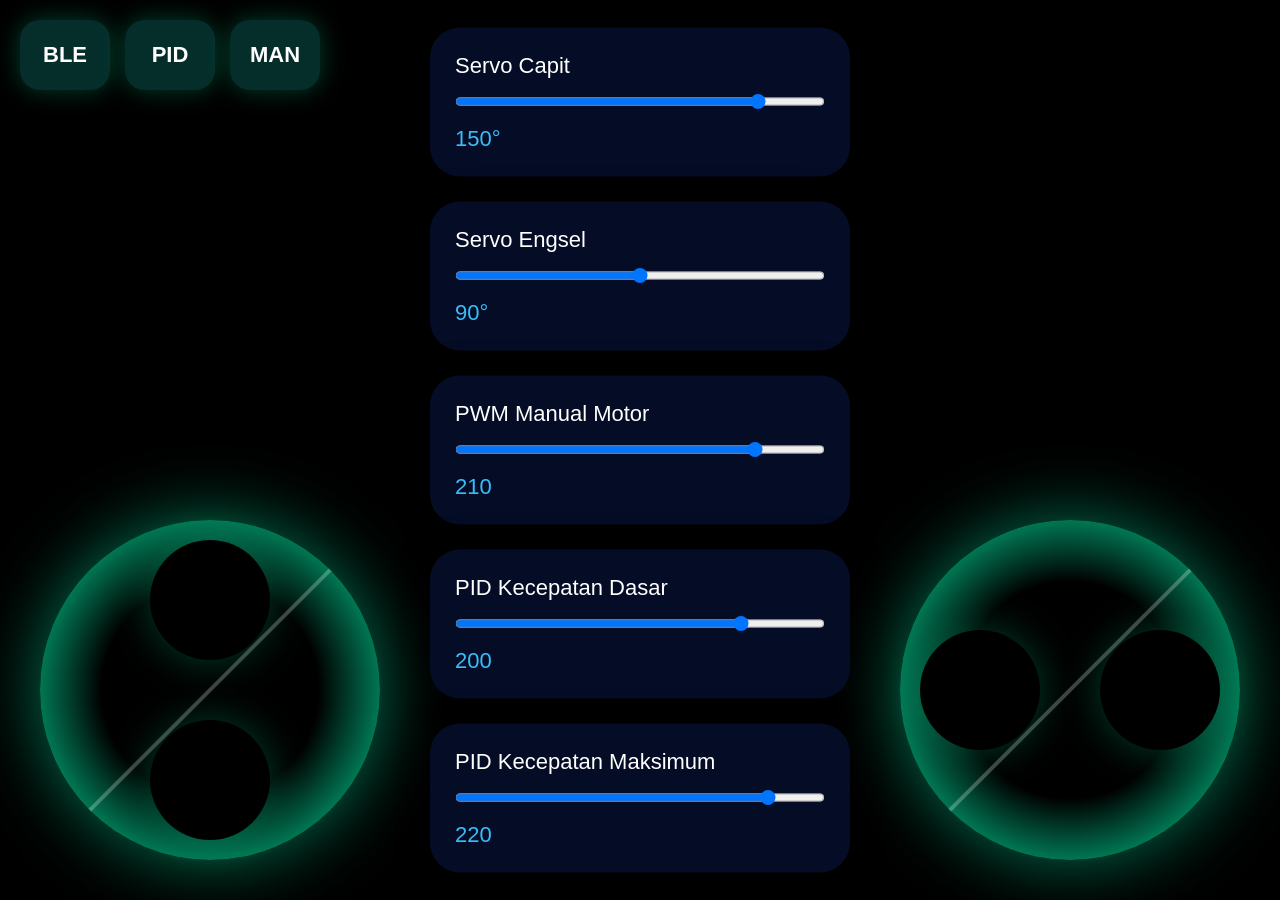
==== kontrol.html @ cf68952e "Add files via upload" ====
<!DOCTYPE html>
<html>

<head>
<meta charset="UTF-8">
<meta name="viewport"
content="width=device-width, initial-scale=1.0">

<title>ARFIYU GAMEPAD</title>

<style>

*{
    margin:0;
    padding:0;
    box-sizing:border-box;
    font-family:'Segoe UI',sans-serif;
}

body{

    width:100vw;
    height:100vh;

    overflow:hidden;

    background:#000;

    color:white;
}

/* =========================
SLIDER AREA
========================= */

.slider-box{

    position:absolute;

    top:50%;
    left:50%;

    transform:translate(-50%,-50%);

    width:420px;

    display:flex;
    flex-direction:column;

    gap:25px;

    z-index:10;
}

.slider-card{

    background:#050d26;

    padding:25px;

    border-radius:30px;

    box-shadow:
    0 0 30px rgba(0,0,0,.5);
}

.slider-title{

    font-size:22px;

    margin-bottom:15px;
}

.slider{

    width:100%;
}

.value{

    margin-top:12px;

    color:#38bdf8;

    font-size:22px;
}

/* =========================
GAMEPAD
========================= */

.gamepad{

    position:absolute;

    width:340px;
    height:340px;

    border-radius:50%;

    background:
    radial-gradient(circle,
    #000 45%,
    #00ffb3 100%);

    box-shadow:
    0 0 70px rgba(0,255,180,.45);
}

/* LEFT */

.left-pad{

    left:40px;
    bottom:40px;
}

/* RIGHT */

.right-pad{

    right:40px;
    bottom:40px;
}

/* =========================
GARIS
========================= */

.diagonal{

    position:absolute;

    width:4px;
    height:100%;

    background:rgba(255,255,255,.25);

    left:50%;

    transform:
    translateX(-50%)
    rotate(45deg);
}

/* =========================
BUTTON
========================= */

.move-btn{

    position:absolute;

    width:120px;
    height:120px;

    border:none;

    border-radius:50%;

    background:#000;

    color:white;

    font-size:55px;

    cursor:pointer;

    box-shadow:
    0 0 40px rgba(0,255,180,.25);

    transition:0.1s;
}

/* TANPA GOYANG */

.move-btn:active{

    background:#111;

    box-shadow:
    0 0 60px rgba(0,255,180,.7);
}

/* =========================
POSISI TOMBOL
========================= */

/* LEFT PAD */

.up{

    top:20px;
    left:50%;

    transform:translateX(-50%);
}

.down{

    bottom:20px;
    left:50%;

    transform:translateX(-50%);
}

/* RIGHT PAD */

.left{

    left:20px;
    top:50%;

    transform:translateY(-50%);
}

.right{

    right:20px;
    top:50%;

    transform:translateY(-50%);
}

/* =========================
TOP BUTTON
========================= */

.topbar{

    position:absolute;

    top:20px;
    left:20px;

    display:flex;

    gap:15px;

    z-index:10;
}

.top-btn{

    width:90px;
    height:70px;

    border:none;

    border-radius:20px;

    background:#052e2b;

    color:white;

    font-size:22px;

    font-weight:bold;

    box-shadow:
    0 0 25px rgba(0,255,180,.25);
}

.top-btn:active{

    background:#064e3b;
}
@media (max-width: 768px){

    .slider-box{

        width:90%;
        top:45%;

        gap:15px;
    }

    .slider-card{

        padding:15px;
        border-radius:20px;
    }

    .slider-title{

        font-size:16px;
    }

    .value{

        font-size:18px;
    }

    .gamepad{

        width:170px;
        height:170px;
    }

    .move-btn{

        width:60px;
        height:60px;

        font-size:30px;
    }

    .left-pad{

        left:10px;
        bottom:10px;
    }

    .right-pad{

        right:10px;
        bottom:10px;
    }

    .top-btn{

        width:70px;
        height:50px;

        font-size:16px;
    }

    .up{

        top:10px;
    }

    .down{

        bottom:10px;
    }

    .left{

        left:10px;
    }

    .right{

        right:10px;
    }
}

</style>
</head>

<body>

<!-- =========================
TOP BAR
========================= -->

<div class="topbar">

    <button class="top-btn"
    onclick="connectBLE()">

    BLE

    </button>

    <button class="top-btn"
    onpointerdown="sendData('P')">

    PID

    </button>

    <button class="top-btn"
    onpointerdown="sendData('M')">

    MAN

    </button>

</div>

<!-- =========================
LEFT GAMEPAD
========================= -->

<div class="gamepad left-pad">

    <div class="diagonal"></div>

    <button class="move-btn up"

    onpointerdown="startSend('W')"
    onpointerup="stopSend()"
    onpointerleave="stopSend()">

    </button>

    <button class="move-btn down"

    onpointerdown="startSend('S')"
    onpointerup="stopSend()"
    onpointerleave="stopSend()">

    </button>

</div>

<!-- =========================
RIGHT GAMEPAD
========================= -->

<div class="gamepad right-pad">

    <div class="diagonal"></div>

    <button class="move-btn left"

    onpointerdown="startSend('A')"
    onpointerup="stopSend()"
    onpointerleave="stopSend()">

    </button>

    <button class="move-btn right"

    onpointerdown="startSend('D')"
    onpointerup="stopSend()"
    onpointerleave="stopSend()">

    </button>

</div>

<!-- =========================
SLIDER
========================= -->

<div class="slider-box">

    <div class="slider-card">

        <div class="slider-title">
        Servo Capit
        </div>

        <input
        type="range"
        min="0"
        max="180"
        value="150"
        class="slider"
        id="slider1">

        <div class="value"
        id="value1">

        150°

        </div>

    </div>

    <div class="slider-card">

        <div class="slider-title">
        Servo Engsel
        </div>

        <input
        type="range"
        min="0"
        max="180"
        value="90"
        class="slider"
        id="slider2">

        <div class="value"
        id="value2">

        90°

        </div>

    </div>

    <!-- =========================
PWM MANUAL
========================= -->

<div class="slider-card">

    <div class="slider-title">
    PWM Manual Motor
    </div>

    <input
    type="range"
    min="0"
    max="255"
    value="210"
    class="slider"
    id="sliderPWM">

    <div class="value"
    id="valuePWM">

    210

    </div>

</div>

<!-- =========================
PID DASAR
========================= -->

<div class="slider-card">

    <div class="slider-title">
    PID Kecepatan Dasar
    </div>

    <input
    type="range"
    min="0"
    max="255"
    value="200"
    class="slider"
    id="sliderBase">

    <div class="value"
    id="valueBase">

    200

    </div>

</div>

<!-- =========================
PID MAX
========================= -->

<div class="slider-card">

    <div class="slider-title">
    PID Kecepatan Maksimum
    </div>

    <input
    type="range"
    min="0"
    max="255"
    value="220"
    class="slider"
    id="sliderMax">

    <div class="value"
    id="valueMax">

    220

    </div>

</div>

</div>

<script>

let characteristic;

const serviceUUID =
"12345678-1234-1234-1234-1234567890ab";

const characteristicUUID =
"abcdefab-1234-5678-1234-abcdefabcdef";

/* =========================
BLE CONNECT
========================= */

async function connectBLE(){

    try{

        const device =
        await navigator.bluetooth.requestDevice({

            acceptAllDevices:true,
            optionalServices:[serviceUUID]

        });

        const server =
        await device.gatt.connect();

        const service =
        await server.getPrimaryService(
            serviceUUID
        );

        characteristic =
        await service.getCharacteristic(
            characteristicUUID
        );

        alert("BLE Connected");

    }

    catch(err){

        alert(err);
    }
}

/* =========================
SEND DATA
========================= */

async function sendData(data){

    if(!characteristic) return;

    try{

        await characteristic
        .writeValueWithoutResponse(

            new TextEncoder().encode(data)

        );

    }

    catch(err){

        console.log(err);
    }
}

/* =========================
HOLD BUTTON
========================= */

let controlInterval = null;

function startSend(cmd){

    stopSend();

    sendData(cmd);

    controlInterval =
    setInterval(()=>{

        sendData(cmd);

    },30);
}

function stopSend(){

    if(controlInterval){

        clearInterval(controlInterval);

        controlInterval = null;
    }

    sendData("X");
}

/* =========================
SERVO
========================= */

slider1.oninput = ()=>{

    value1.innerHTML =
    slider1.value + "°";

    sendData(
        "V" + slider1.value
    );
};

slider2.oninput = ()=>{

    value2.innerHTML =
    slider2.value + "°";

    sendData(
        "U" + slider2.value
    );
};

/* =========================
PWM MANUAL
========================= */

sliderPWM.oninput = ()=>{

    valuePWM.innerHTML =
    sliderPWM.value;

    sendData(
        "K" + sliderPWM.value
    );
};

/* =========================
PID BASE
========================= */

sliderBase.oninput = ()=>{

    valueBase.innerHTML =
    sliderBase.value;

    sendData(
        "B" + sliderBase.value
    );
};

/* =========================
PID MAX
========================= */

sliderMax.oninput = ()=>{

    valueMax.innerHTML =
    sliderMax.value;

    sendData(
        "L" + sliderMax.value
    );
};
</script>

</body>
</html>
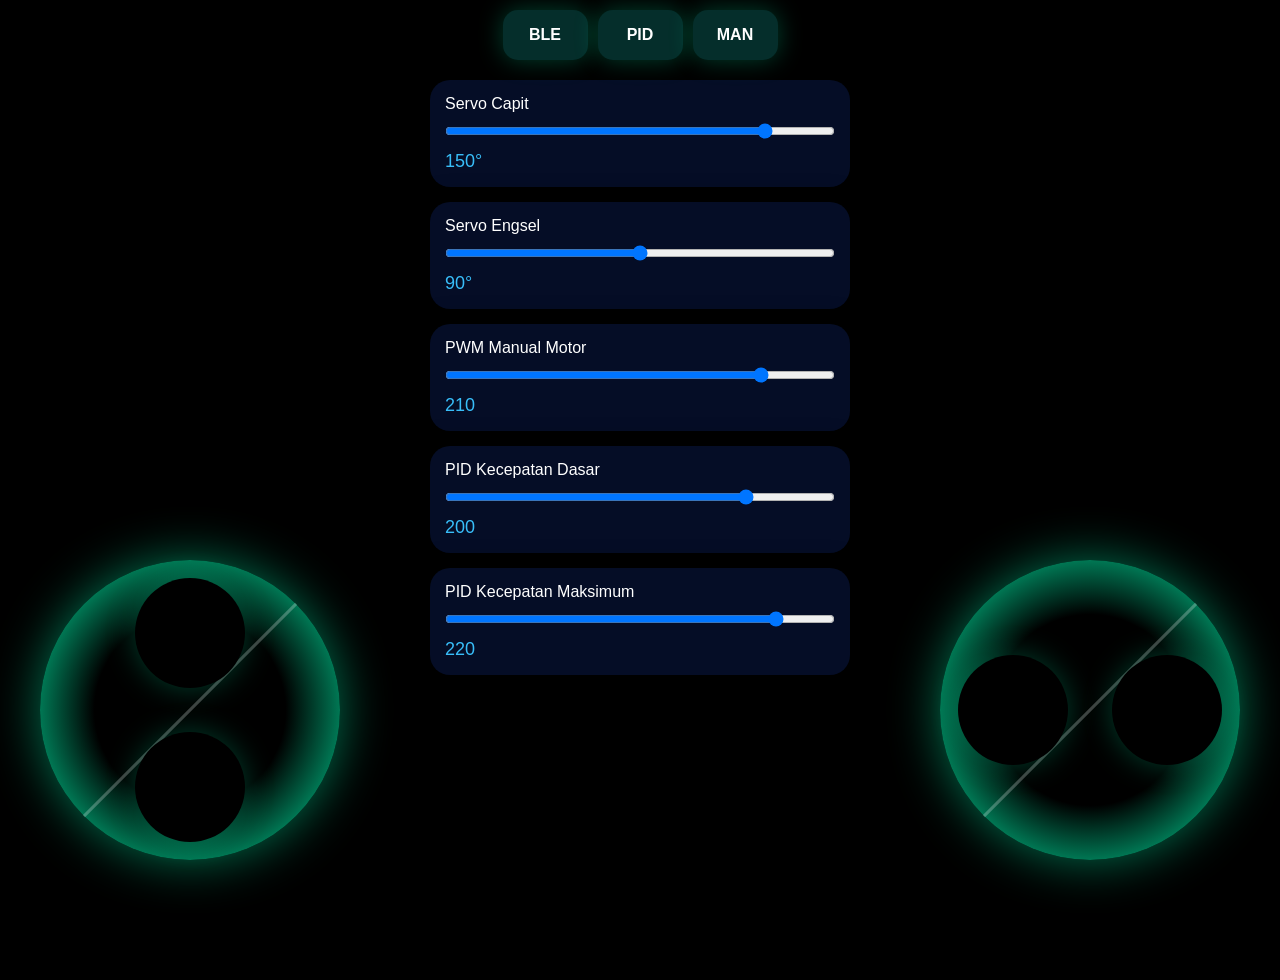
==== commit 40e24743: "Add files via upload" ====
--- a/kontrol.html
+++ b/kontrol.html
@@ -3,6 +3,7 @@
 
 <head>
 <meta charset="UTF-8">
+
 <meta name="viewport"
 content="width=device-width, initial-scale=1.0">
 
@@ -19,10 +20,10 @@
 
 body{
 
-    width:100vw;
-    height:100vh;
-
-    overflow:hidden;
+    min-height:100vh;
+
+    overflow-x:hidden;
+    overflow-y:auto;
 
     background:#000;
 
@@ -30,45 +31,92 @@
 }
 
 /* =========================
+TOP BAR
+========================= */
+
+.topbar{
+
+    position:fixed;
+
+    top:10px;
+    left:50%;
+
+    transform:translateX(-50%);
+
+    width:95%;
+
+    display:flex;
+
+    justify-content:center;
+
+    gap:10px;
+
+    z-index:100;
+}
+
+.top-btn{
+
+    width:85px;
+    height:50px;
+
+    border:none;
+
+    border-radius:15px;
+
+    background:#052e2b;
+
+    color:white;
+
+    font-size:16px;
+
+    font-weight:bold;
+
+    box-shadow:
+    0 0 25px rgba(0,255,180,.25);
+}
+
+.top-btn:active{
+
+    background:#064e3b;
+}
+
+/* =========================
 SLIDER AREA
 ========================= */
 
 .slider-box{
 
-    position:absolute;
-
-    top:50%;
-    left:50%;
-
-    transform:translate(-50%,-50%);
-
-    width:420px;
+    width:95%;
+
+    margin:auto;
+
+    margin-top:80px;
+
+    padding-bottom:240px;
 
     display:flex;
     flex-direction:column;
 
-    gap:25px;
-
-    z-index:10;
+    gap:15px;
 }
 
 .slider-card{
 
     background:#050d26;
 
-    padding:25px;
-
-    border-radius:30px;
+    padding:15px;
+
+    border-radius:20px;
 
     box-shadow:
-    0 0 30px rgba(0,0,0,.5);
+    0 0 25px rgba(0,0,0,.5);
 }
 
 .slider-title{
 
-    font-size:22px;
-
-    margin-bottom:15px;
+    font-size:16px;
+
+    margin-bottom:10px;
 }
 
 .slider{
@@ -78,11 +126,11 @@
 
 .value{
 
-    margin-top:12px;
+    margin-top:8px;
 
     color:#38bdf8;
 
-    font-size:22px;
+    font-size:18px;
 }
 
 /* =========================
@@ -91,10 +139,10 @@
 
 .gamepad{
 
-    position:absolute;
-
-    width:340px;
-    height:340px;
+    position:fixed;
+
+    width:150px;
+    height:150px;
 
     border-radius:50%;
 
@@ -104,23 +152,25 @@
     #00ffb3 100%);
 
     box-shadow:
-    0 0 70px rgba(0,255,180,.45);
+    0 0 50px rgba(0,255,180,.45);
+
+    z-index:50;
 }
 
 /* LEFT */
 
 .left-pad{
 
-    left:40px;
-    bottom:40px;
+    left:10px;
+    bottom:10px;
 }
 
 /* RIGHT */
 
 .right-pad{
 
-    right:40px;
-    bottom:40px;
+    right:10px;
+    bottom:10px;
 }
 
 /* =========================
@@ -131,7 +181,7 @@
 
     position:absolute;
 
-    width:4px;
+    width:3px;
     height:100%;
 
     background:rgba(255,255,255,.25);
@@ -151,8 +201,8 @@
 
     position:absolute;
 
-    width:120px;
-    height:120px;
+    width:55px;
+    height:55px;
 
     border:none;
 
@@ -162,35 +212,31 @@
 
     color:white;
 
-    font-size:55px;
+    font-size:24px;
 
     cursor:pointer;
 
     box-shadow:
-    0 0 40px rgba(0,255,180,.25);
+    0 0 30px rgba(0,255,180,.25);
 
     transition:0.1s;
 }
 
-/* TANPA GOYANG */
-
 .move-btn:active{
 
     background:#111;
 
     box-shadow:
-    0 0 60px rgba(0,255,180,.7);
+    0 0 50px rgba(0,255,180,.7);
 }
 
 /* =========================
 POSISI TOMBOL
 ========================= */
 
-/* LEFT PAD */
-
 .up{
 
-    top:20px;
+    top:8px;
     left:50%;
 
     transform:translateX(-50%);
@@ -198,17 +244,15 @@
 
 .down{
 
-    bottom:20px;
+    bottom:8px;
     left:50%;
 
     transform:translateX(-50%);
 }
 
-/* RIGHT PAD */
-
 .left{
 
-    left:20px;
+    left:8px;
     top:50%;
 
     transform:translateY(-50%);
@@ -216,134 +260,68 @@
 
 .right{
 
-    right:20px;
+    right:8px;
     top:50%;
 
     transform:translateY(-50%);
 }
 
 /* =========================
-TOP BUTTON
-========================= */
-
-.topbar{
-
-    position:absolute;
-
-    top:20px;
-    left:20px;
-
-    display:flex;
-
-    gap:15px;
-
-    z-index:10;
-}
-
-.top-btn{
-
-    width:90px;
-    height:70px;
-
-    border:none;
-
-    border-radius:20px;
-
-    background:#052e2b;
-
-    color:white;
-
-    font-size:22px;
-
-    font-weight:bold;
-
-    box-shadow:
-    0 0 25px rgba(0,255,180,.25);
-}
-
-.top-btn:active{
-
-    background:#064e3b;
-}
-@media (max-width: 768px){
-
-    .slider-box{
-
-        width:90%;
-        top:45%;
-
-        gap:15px;
-    }
-
-    .slider-card{
-
-        padding:15px;
-        border-radius:20px;
-    }
-
-    .slider-title{
-
-        font-size:16px;
-    }
-
-    .value{
-
-        font-size:18px;
-    }
-
-    .gamepad{
-
-        width:170px;
-        height:170px;
-    }
-
-    .move-btn{
-
-        width:60px;
-        height:60px;
-
-        font-size:30px;
-    }
-
-    .left-pad{
-
-        left:10px;
-        bottom:10px;
-    }
-
-    .right-pad{
-
-        right:10px;
-        bottom:10px;
-    }
-
-    .top-btn{
-
-        width:70px;
-        height:50px;
-
-        font-size:16px;
-    }
-
-    .up{
-
-        top:10px;
-    }
-
-    .down{
-
-        bottom:10px;
-    }
-
-    .left{
-
-        left:10px;
-    }
-
-    .right{
-
-        right:10px;
-    }
+DESKTOP
+========================= */
+
+@media (min-width:769px){
+
+  .slider-box{
+
+      width:420px;
+  }
+
+  .gamepad{
+
+      width:300px;
+      height:300px;
+  }
+
+  .move-btn{
+
+      width:110px;
+      height:110px;
+
+      font-size:45px;
+  }
+
+  .left-pad{
+
+      left:40px;
+      bottom:40px;
+  }
+
+  .right-pad{
+
+      right:40px;
+      bottom:40px;
+  }
+
+  .up{
+
+      top:18px;
+  }
+
+  .down{
+
+      bottom:18px;
+  }
+
+  .left{
+
+      left:18px;
+  }
+
+  .right{
+
+      right:18px;
+  }
 }
 
 </style>
@@ -437,6 +415,8 @@
 ========================= -->
 
 <div class="slider-box">
+
+    <!-- SERVO 1 -->
 
     <div class="slider-card">
 
@@ -461,6 +441,8 @@
 
     </div>
 
+    <!-- SERVO 2 -->
+
     <div class="slider-card">
 
         <div class="slider-title">
@@ -484,86 +466,80 @@
 
     </div>
 
-    <!-- =========================
-PWM MANUAL
-========================= -->
-
-<div class="slider-card">
-
-    <div class="slider-title">
-    PWM Manual Motor
+    <!-- PWM -->
+
+    <div class="slider-card">
+
+        <div class="slider-title">
+        PWM Manual Motor
+        </div>
+
+        <input
+        type="range"
+        min="0"
+        max="255"
+        value="210"
+        class="slider"
+        id="sliderPWM">
+
+        <div class="value"
+        id="valuePWM">
+
+        210
+
+        </div>
+
     </div>
 
-    <input
-    type="range"
-    min="0"
-    max="255"
-    value="210"
-    class="slider"
-    id="sliderPWM">
-
-    <div class="value"
-    id="valuePWM">
-
-    210
+    <!-- PID BASE -->
+
+    <div class="slider-card">
+
+        <div class="slider-title">
+        PID Kecepatan Dasar
+        </div>
+
+        <input
+        type="range"
+        min="0"
+        max="255"
+        value="200"
+        class="slider"
+        id="sliderBase">
+
+        <div class="value"
+        id="valueBase">
+
+        200
+
+        </div>
 
     </div>
 
-</div>
-
-<!-- =========================
-PID DASAR
-========================= -->
-
-<div class="slider-card">
-
-    <div class="slider-title">
-    PID Kecepatan Dasar
+    <!-- PID MAX -->
+
+    <div class="slider-card">
+
+        <div class="slider-title">
+        PID Kecepatan Maksimum
+        </div>
+
+        <input
+        type="range"
+        min="0"
+        max="255"
+        value="220"
+        class="slider"
+        id="sliderMax">
+
+        <div class="value"
+        id="valueMax">
+
+        220
+
+        </div>
+
     </div>
-
-    <input
-    type="range"
-    min="0"
-    max="255"
-    value="200"
-    class="slider"
-    id="sliderBase">
-
-    <div class="value"
-    id="valueBase">
-
-    200
-
-    </div>
-
-</div>
-
-<!-- =========================
-PID MAX
-========================= -->
-
-<div class="slider-card">
-
-    <div class="slider-title">
-    PID Kecepatan Maksimum
-    </div>
-
-    <input
-    type="range"
-    min="0"
-    max="255"
-    value="220"
-    class="slider"
-    id="sliderMax">
-
-    <div class="value"
-    id="valueMax">
-
-    220
-
-    </div>
-
-</div>
 
 </div>
 
@@ -738,6 +714,7 @@
         "L" + sliderMax.value
     );
 };
+
 </script>
 
 </body>
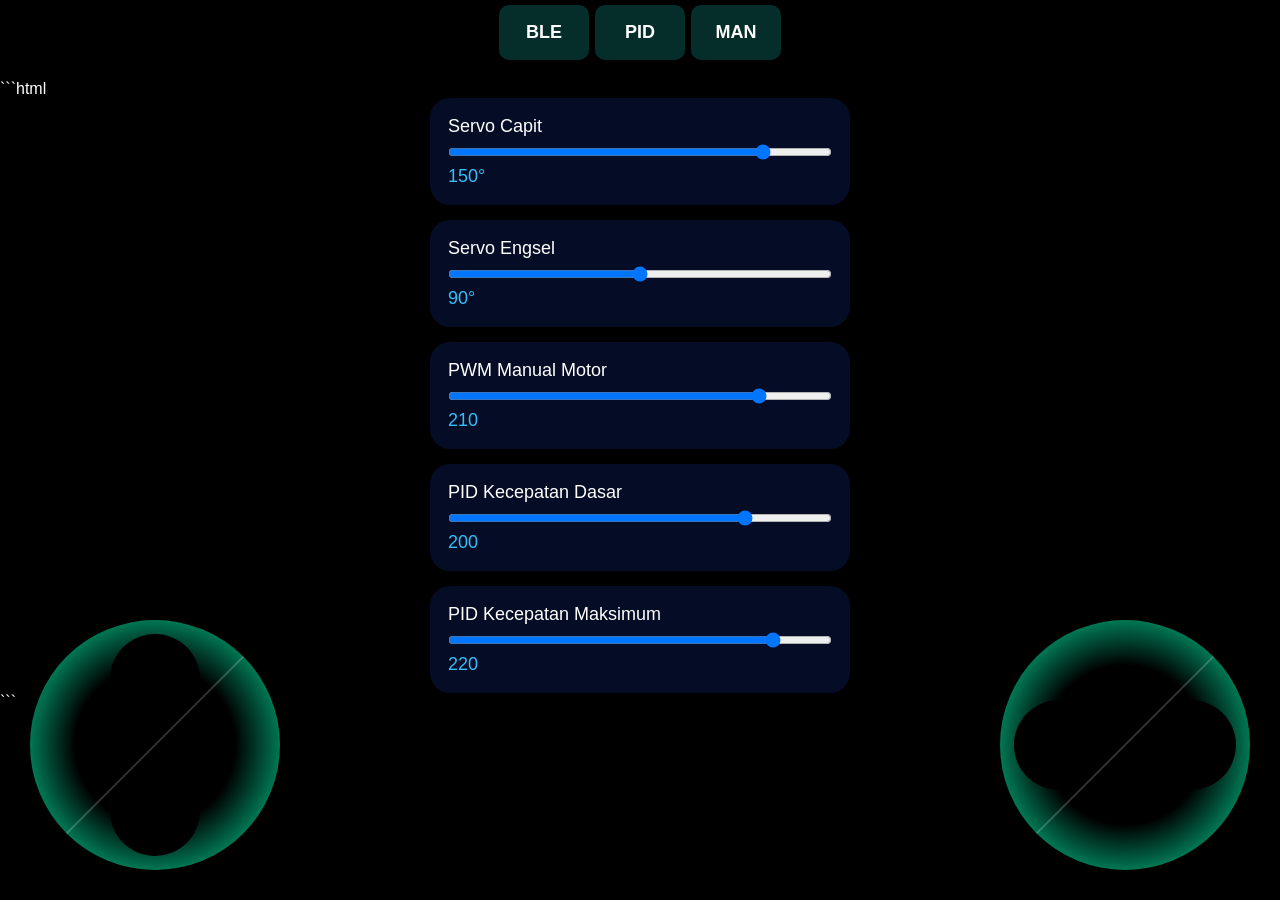
==== commit 6e4c0383: "Add files via upload" ====
--- a/kontrol.html
+++ b/kontrol.html
@@ -1,3 +1,4 @@
+```html
 <!DOCTYPE html>
 <html>
 
@@ -5,7 +6,9 @@
 <meta charset="UTF-8">
 
 <meta name="viewport"
-content="width=device-width, initial-scale=1.0">
+content="width=device-width, initial-scale=1.0,
+maximum-scale=1.0,
+user-scalable=no">
 
 <title>ARFIYU GAMEPAD</title>
 
@@ -16,68 +19,63 @@
     padding:0;
     box-sizing:border-box;
     font-family:'Segoe UI',sans-serif;
+
+    -webkit-tap-highlight-color:transparent;
 }
 
 body{
 
+    background:#000;
+    color:white;
+
+    overflow-x:hidden;
+
     min-height:100vh;
 
-    overflow-x:hidden;
-    overflow-y:auto;
-
-    background:#000;
+    padding-top:55px;
+    padding-bottom:150px;
+}
+
+/* =========================
+TOP BAR
+========================= */
+
+.topbar{
+
+    position:fixed;
+
+    top:5px;
+    left:50%;
+
+    transform:translateX(-50%);
+
+    width:100%;
+
+    display:flex;
+
+    justify-content:center;
+
+    gap:6px;
+
+    z-index:100;
+}
+
+.top-btn{
+
+    width:65px;
+    height:38px;
+
+    border:none;
+
+    border-radius:10px;
+
+    background:#052e2b;
 
     color:white;
-}
-
-/* =========================
-TOP BAR
-========================= */
-
-.topbar{
-
-    position:fixed;
-
-    top:10px;
-    left:50%;
-
-    transform:translateX(-50%);
-
-    width:95%;
-
-    display:flex;
-
-    justify-content:center;
-
-    gap:10px;
-
-    z-index:100;
-}
-
-.top-btn{
-
-    width:85px;
-    height:50px;
-
-    border:none;
-
-    border-radius:15px;
-
-    background:#052e2b;
-
-    color:white;
-
-    font-size:16px;
+
+    font-size:13px;
 
     font-weight:bold;
-
-    box-shadow:
-    0 0 25px rgba(0,255,180,.25);
-}
-
-.top-btn:active{
-
-    background:#064e3b;
 }
 
 /* =========================
@@ -86,51 +84,46 @@
 
 .slider-box{
 
-    width:95%;
+    width:92%;
 
     margin:auto;
-
-    margin-top:80px;
-
-    padding-bottom:240px;
 
     display:flex;
     flex-direction:column;
 
-    gap:15px;
+    gap:8px;
 }
 
 .slider-card{
 
     background:#050d26;
 
-    padding:15px;
-
-    border-radius:20px;
-
-    box-shadow:
-    0 0 25px rgba(0,0,0,.5);
+    padding:10px;
+
+    border-radius:14px;
 }
 
 .slider-title{
 
-    font-size:16px;
-
-    margin-bottom:10px;
+    font-size:13px;
+
+    margin-bottom:6px;
 }
 
 .slider{
 
     width:100%;
+
+    height:18px;
 }
 
 .value{
 
-    margin-top:8px;
+    margin-top:5px;
 
     color:#38bdf8;
 
-    font-size:18px;
+    font-size:14px;
 }
 
 /* =========================
@@ -141,8 +134,8 @@
 
     position:fixed;
 
-    width:150px;
-    height:150px;
+    width:115px;
+    height:115px;
 
     border-radius:50%;
 
@@ -151,9 +144,6 @@
     #000 45%,
     #00ffb3 100%);
 
-    box-shadow:
-    0 0 50px rgba(0,255,180,.45);
-
     z-index:50;
 }
 
@@ -161,16 +151,16 @@
 
 .left-pad{
 
-    left:10px;
-    bottom:10px;
+    left:8px;
+    bottom:8px;
 }
 
 /* RIGHT */
 
 .right-pad{
 
-    right:10px;
-    bottom:10px;
+    right:8px;
+    bottom:8px;
 }
 
 /* =========================
@@ -181,10 +171,10 @@
 
     position:absolute;
 
-    width:3px;
+    width:2px;
     height:100%;
 
-    background:rgba(255,255,255,.25);
+    background:rgba(255,255,255,.2);
 
     left:50%;
 
@@ -201,8 +191,8 @@
 
     position:absolute;
 
-    width:55px;
-    height:55px;
+    width:42px;
+    height:42px;
 
     border:none;
 
@@ -212,31 +202,16 @@
 
     color:white;
 
-    font-size:24px;
-
-    cursor:pointer;
-
-    box-shadow:
-    0 0 30px rgba(0,255,180,.25);
-
-    transition:0.1s;
-}
-
-.move-btn:active{
-
-    background:#111;
-
-    box-shadow:
-    0 0 50px rgba(0,255,180,.7);
-}
-
-/* =========================
-POSISI TOMBOL
+    font-size:18px;
+}
+
+/* =========================
+POSISI
 ========================= */
 
 .up{
 
-    top:8px;
+    top:6px;
     left:50%;
 
     transform:translateX(-50%);
@@ -244,7 +219,7 @@
 
 .down{
 
-    bottom:8px;
+    bottom:6px;
     left:50%;
 
     transform:translateX(-50%);
@@ -252,7 +227,7 @@
 
 .left{
 
-    left:8px;
+    left:6px;
     top:50%;
 
     transform:translateY(-50%);
@@ -260,7 +235,7 @@
 
 .right{
 
-    right:8px;
+    right:6px;
     top:50%;
 
     transform:translateY(-50%);
@@ -272,56 +247,88 @@
 
 @media (min-width:769px){
 
-  .slider-box{
-
-      width:420px;
-  }
-
-  .gamepad{
-
-      width:300px;
-      height:300px;
-  }
-
-  .move-btn{
-
-      width:110px;
-      height:110px;
-
-      font-size:45px;
-  }
-
-  .left-pad{
-
-      left:40px;
-      bottom:40px;
-  }
-
-  .right-pad{
-
-      right:40px;
-      bottom:40px;
-  }
-
-  .up{
-
-      top:18px;
-  }
-
-  .down{
-
-      bottom:18px;
-  }
-
-  .left{
-
-      left:18px;
-  }
-
-  .right{
-
-      right:18px;
-  }
+    body{
+
+        padding-top:80px;
+    }
+
+    .top-btn{
+
+        width:90px;
+        height:55px;
+
+        font-size:18px;
+    }
+
+    .slider-box{
+
+        width:420px;
+
+        gap:15px;
+    }
+
+    .slider-card{
+
+        padding:18px;
+
+        border-radius:20px;
+    }
+
+    .slider-title{
+
+        font-size:18px;
+    }
+
+    .value{
+
+        font-size:18px;
+    }
+
+    .gamepad{
+
+        width:250px;
+        height:250px;
+    }
+
+    .move-btn{
+
+        width:90px;
+        height:90px;
+
+        font-size:35px;
+    }
+
+    .left-pad{
+
+        left:30px;
+        bottom:30px;
+    }
+
+    .right-pad{
+
+        right:30px;
+        bottom:30px;
+    }
+
+    .up{
+
+        top:14px;
+    }
+
+    .down{
+
+        bottom:14px;
+    }
+
+    .left{
+
+        left:14px;
+    }
+
+    .right{
+
+        right:14px;
+    }
 }
 
 </style>
@@ -343,14 +350,14 @@
     </button>
 
     <button class="top-btn"
-    onpointerdown="sendData('P')">
+    onclick="sendData('P')">
 
     PID
 
     </button>
 
     <button class="top-btn"
-    onpointerdown="sendData('M')">
+    onclick="sendData('M')">
 
     MAN
 
@@ -718,4 +725,5 @@
 </script>
 
 </body>
-</html>+</html>
+```
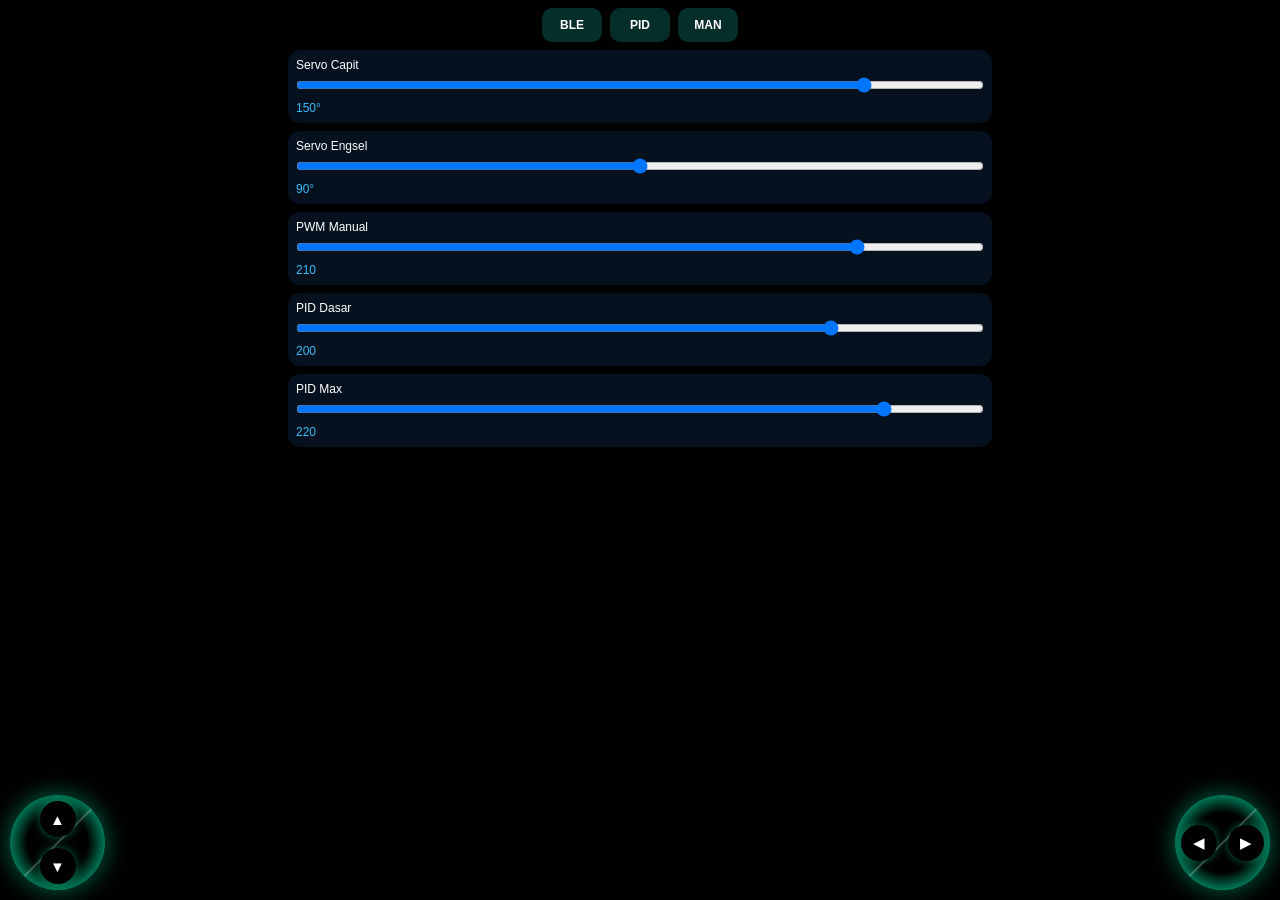
==== commit 31b18b85: "Add files via upload" ====
--- a/kontrol.html
+++ b/kontrol.html
@@ -1,12 +1,12 @@
-```html
 <!DOCTYPE html>
-<html>
+<html lang="en">
 
 <head>
 <meta charset="UTF-8">
 
 <meta name="viewport"
-content="width=device-width, initial-scale=1.0,
+content="width=device-width,
+initial-scale=1.0,
 maximum-scale=1.0,
 user-scalable=no">
 
@@ -18,9 +18,10 @@
     margin:0;
     padding:0;
     box-sizing:border-box;
-    font-family:'Segoe UI',sans-serif;
-
-    -webkit-tap-highlight-color:transparent;
+    font-family:Arial,sans-serif;
+
+    -webkit-user-select:none;
+    user-select:none;
 }
 
 body{
@@ -28,12 +29,41 @@
     background:#000;
     color:white;
 
-    overflow-x:hidden;
-
-    min-height:100vh;
-
-    padding-top:55px;
-    padding-bottom:150px;
+    width:100vw;
+    height:100vh;
+
+    overflow:hidden;
+}
+
+/* =========================
+ROTATE MESSAGE
+========================= */
+
+#rotateMessage{
+
+    position:fixed;
+
+    inset:0;
+
+    background:black;
+
+    display:none;
+
+    justify-content:center;
+    align-items:center;
+
+    z-index:9999;
+}
+
+.rotate-box{
+
+    color:white;
+
+    font-size:28px;
+
+    text-align:center;
+
+    padding:30px;
 }
 
 /* =========================
@@ -44,26 +74,22 @@
 
     position:fixed;
 
-    top:5px;
+    top:8px;
     left:50%;
 
     transform:translateX(-50%);
 
-    width:100%;
-
     display:flex;
 
-    justify-content:center;
-
-    gap:6px;
+    gap:8px;
 
     z-index:100;
 }
 
 .top-btn{
 
-    width:65px;
-    height:38px;
+    width:60px;
+    height:34px;
 
     border:none;
 
@@ -73,7 +99,7 @@
 
     color:white;
 
-    font-size:13px;
+    font-size:12px;
 
     font-weight:bold;
 }
@@ -84,46 +110,51 @@
 
 .slider-box{
 
-    width:92%;
-
-    margin:auto;
+    position:absolute;
+
+    top:50px;
+    left:50%;
+
+    transform:translateX(-50%);
+
+    width:55%;
 
     display:flex;
     flex-direction:column;
 
     gap:8px;
+
+    padding-bottom:120px;
 }
 
 .slider-card{
 
-    background:#050d26;
-
-    padding:10px;
-
-    border-radius:14px;
+    background:#06111f;
+
+    padding:8px;
+
+    border-radius:12px;
 }
 
 .slider-title{
 
-    font-size:13px;
-
-    margin-bottom:6px;
+    font-size:12px;
+
+    margin-bottom:5px;
 }
 
 .slider{
 
     width:100%;
-
-    height:18px;
 }
 
 .value{
 
-    margin-top:5px;
+    font-size:12px;
+
+    margin-top:4px;
 
     color:#38bdf8;
-
-    font-size:14px;
 }
 
 /* =========================
@@ -134,8 +165,8 @@
 
     position:fixed;
 
-    width:115px;
-    height:115px;
+    width:95px;
+    height:95px;
 
     border-radius:50%;
 
@@ -144,6 +175,9 @@
     #000 45%,
     #00ffb3 100%);
 
+    box-shadow:
+    0 0 25px rgba(0,255,180,.4);
+
     z-index:50;
 }
 
@@ -151,20 +185,20 @@
 
 .left-pad{
 
-    left:8px;
-    bottom:8px;
+    left:10px;
+    bottom:10px;
 }
 
 /* RIGHT */
 
 .right-pad{
 
-    right:8px;
-    bottom:8px;
-}
-
-/* =========================
-GARIS
+    right:10px;
+    bottom:10px;
+}
+
+/* =========================
+DIAGONAL
 ========================= */
 
 .diagonal{
@@ -174,7 +208,7 @@
     width:2px;
     height:100%;
 
-    background:rgba(255,255,255,.2);
+    background:rgba(255,255,255,.25);
 
     left:50%;
 
@@ -191,8 +225,8 @@
 
     position:absolute;
 
-    width:42px;
-    height:42px;
+    width:36px;
+    height:36px;
 
     border:none;
 
@@ -202,7 +236,15 @@
 
     color:white;
 
-    font-size:18px;
+    font-size:15px;
+
+    box-shadow:
+    0 0 10px rgba(0,255,180,.4);
+}
+
+.move-btn:active{
+
+    background:#111;
 }
 
 /* =========================
@@ -242,92 +284,21 @@
 }
 
 /* =========================
-DESKTOP
-========================= */
-
-@media (min-width:769px){
-
-    body{
-
-        padding-top:80px;
+PORTRAIT
+========================= */
+
+@media screen and (orientation: portrait){
+
+    #rotateMessage{
+
+        display:flex;
     }
 
-    .top-btn{
-
-        width:90px;
-        height:55px;
-
-        font-size:18px;
-    }
-
-    .slider-box{
-
-        width:420px;
-
-        gap:15px;
-    }
-
-    .slider-card{
-
-        padding:18px;
-
-        border-radius:20px;
-    }
-
-    .slider-title{
-
-        font-size:18px;
-    }
-
-    .value{
-
-        font-size:18px;
-    }
-
+    .topbar,
+    .slider-box,
     .gamepad{
 
-        width:250px;
-        height:250px;
-    }
-
-    .move-btn{
-
-        width:90px;
-        height:90px;
-
-        font-size:35px;
-    }
-
-    .left-pad{
-
-        left:30px;
-        bottom:30px;
-    }
-
-    .right-pad{
-
-        right:30px;
-        bottom:30px;
-    }
-
-    .up{
-
-        top:14px;
-    }
-
-    .down{
-
-        bottom:14px;
-    }
-
-    .left{
-
-        left:14px;
-    }
-
-    .right{
-
-        right:14px;
+        display:none;
     }
 }
 
@@ -335,6 +306,20 @@
 </head>
 
 <body>
+
+<!-- =========================
+ROTATE
+========================= -->
+
+<div id="rotateMessage">
+
+    <div class="rotate-box">
+
+        ROTATE HP KE LANDSCAPE
+
+    </div>
+
+</div>
 
 <!-- =========================
 TOP BAR
@@ -379,6 +364,8 @@
     onpointerup="stopSend()"
     onpointerleave="stopSend()">
 
+    ▲
+
     </button>
 
     <button class="move-btn down"
@@ -387,6 +374,8 @@
     onpointerup="stopSend()"
     onpointerleave="stopSend()">
 
+    ▼
+
     </button>
 
 </div>
@@ -405,6 +394,8 @@
     onpointerup="stopSend()"
     onpointerleave="stopSend()">
 
+    ◀
+
     </button>
 
     <button class="move-btn right"
@@ -413,6 +404,8 @@
     onpointerup="stopSend()"
     onpointerleave="stopSend()">
 
+    ▶
+
     </button>
 
 </div>
@@ -431,8 +424,7 @@
         Servo Capit
         </div>
 
-        <input
-        type="range"
+        <input type="range"
         min="0"
         max="180"
         value="150"
@@ -456,8 +448,7 @@
         Servo Engsel
         </div>
 
-        <input
-        type="range"
+        <input type="range"
         min="0"
         max="180"
         value="90"
@@ -478,11 +469,10 @@
     <div class="slider-card">
 
         <div class="slider-title">
-        PWM Manual Motor
-        </div>
-
-        <input
-        type="range"
+        PWM Manual
+        </div>
+
+        <input type="range"
         min="0"
         max="255"
         value="210"
@@ -503,11 +493,10 @@
     <div class="slider-card">
 
         <div class="slider-title">
-        PID Kecepatan Dasar
-        </div>
-
-        <input
-        type="range"
+        PID Dasar
+        </div>
+
+        <input type="range"
         min="0"
         max="255"
         value="200"
@@ -528,11 +517,10 @@
     <div class="slider-card">
 
         <div class="slider-title">
-        PID Kecepatan Maksimum
-        </div>
-
-        <input
-        type="range"
+        PID Max
+        </div>
+
+        <input type="range"
         min="0"
         max="255"
         value="220"
@@ -589,8 +577,7 @@
             characteristicUUID
         );
 
-        alert("BLE Connected");
-
+        alert("BLE CONNECTED");
     }
 
     catch(err){
@@ -615,7 +602,6 @@
             new TextEncoder().encode(data)
 
         );
-
     }
 
     catch(err){
@@ -625,7 +611,7 @@
 }
 
 /* =========================
-HOLD BUTTON
+BUTTON HOLD
 ========================= */
 
 let controlInterval = null;
@@ -725,5 +711,4 @@
 </script>
 
 </body>
-</html>
-```
+</html>
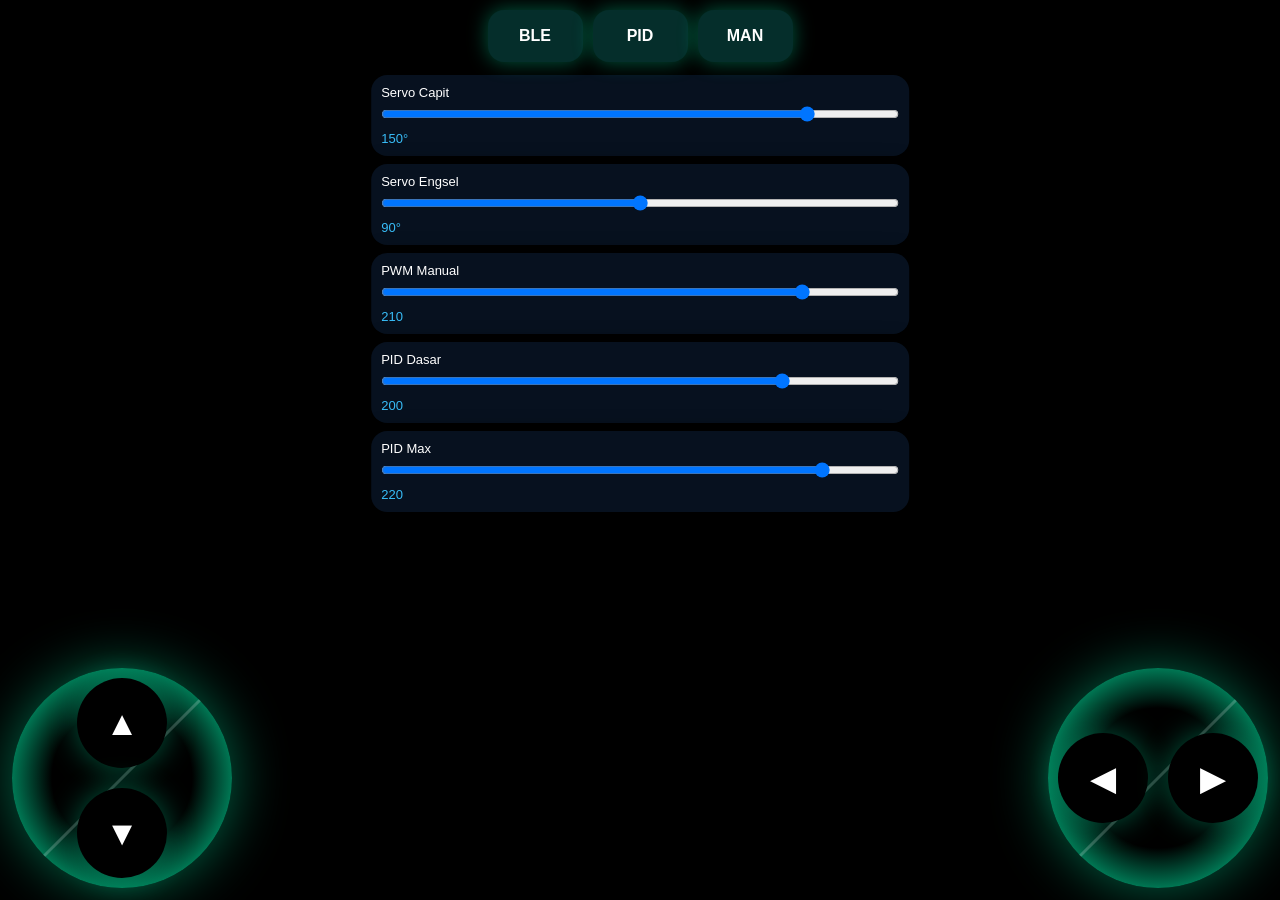
==== commit 9d4fc492: "Add files via upload" ====
--- a/kontrol.html
+++ b/kontrol.html
@@ -2,145 +2,152 @@
 <html lang="en">
 
 <head>
+
 <meta charset="UTF-8">
 
 <meta name="viewport"
-content="width=device-width,
+content="
+width=device-width,
 initial-scale=1.0,
 maximum-scale=1.0,
-user-scalable=no">
+minimum-scale=1.0,
+user-scalable=no,
+viewport-fit=cover">
+
+<meta name="apple-mobile-web-app-capable"
+content="yes">
+
+<meta name="mobile-web-app-capable"
+content="yes">
+
+<meta name="theme-color"
+content="#000000">
 
 <title>ARFIYU GAMEPAD</title>
 
 <style>
 
 *{
+
     margin:0;
     padding:0;
+
     box-sizing:border-box;
-    font-family:Arial,sans-serif;
-
+
+    font-family:'Segoe UI',sans-serif;
+
+    -webkit-tap-highlight-color:transparent;
+
+    user-select:none;
     -webkit-user-select:none;
-    user-select:none;
-}
-
+    -moz-user-select:none;
+    -ms-user-select:none;
+
+    touch-action:manipulation;
+}
+
+html,
 body{
+
+    width:100%;
+    height:100%;
+
+    overflow:hidden;
 
     background:#000;
     color:white;
 
-    width:100vw;
-    height:100vh;
-
-    overflow:hidden;
-}
-
-/* =========================
-ROTATE MESSAGE
-========================= */
-
-#rotateMessage{
+    -webkit-touch-callout:none;
+
+    overscroll-behavior:none;
+}
+
+/* =========================
+TOPBAR
+========================= */
+
+.topbar{
 
     position:fixed;
 
-    inset:0;
-
-    background:black;
-
-    display:none;
-
+    top:10px;
+    left:50%;
+
+    transform:translateX(-50%);
+
+    width:95%;
+
+    display:flex;
     justify-content:center;
-    align-items:center;
-
-    z-index:9999;
-}
-
-.rotate-box{
+
+    gap:10px;
+
+    z-index:100;
+}
+
+.top-btn{
+
+    width:95px;
+    height:52px;
+
+    border:none;
+
+    border-radius:16px;
+
+    background:#052e2b;
 
     color:white;
 
-    font-size:28px;
-
-    text-align:center;
-
-    padding:30px;
-}
-
-/* =========================
-TOP BAR
-========================= */
-
-.topbar{
-
-    position:fixed;
-
-    top:8px;
+    font-size:16px;
+    font-weight:bold;
+
+    box-shadow:
+    0 0 20px rgba(0,255,180,.35);
+}
+
+.top-btn:active{
+
+    background:#0b6b56;
+}
+
+/* =========================
+SLIDER
+========================= */
+
+.slider-box{
+
+    position:absolute;
+
+    top:75px;
     left:50%;
 
     transform:translateX(-50%);
 
-    display:flex;
-
-    gap:8px;
-
-    z-index:100;
-}
-
-.top-btn{
-
-    width:60px;
-    height:34px;
-
-    border:none;
-
-    border-radius:10px;
-
-    background:#052e2b;
-
-    color:white;
-
-    font-size:12px;
-
-    font-weight:bold;
-}
-
-/* =========================
-SLIDER AREA
-========================= */
-
-.slider-box{
-
-    position:absolute;
-
-    top:50px;
-    left:50%;
-
-    transform:translateX(-50%);
-
-    width:55%;
+    width:42%;
 
     display:flex;
     flex-direction:column;
 
     gap:8px;
-
-    padding-bottom:120px;
 }
 
 .slider-card{
 
-    background:#06111f;
-
-    padding:8px;
-
-    border-radius:12px;
+    background:#07111f;
+
+    padding:10px;
+
+    border-radius:16px;
+
+    box-shadow:
+    0 0 18px rgba(0,0,0,.5);
 }
 
 .slider-title{
 
-    font-size:12px;
-
-    margin-bottom:5px;
+    font-size:13px;
+
+    margin-bottom:6px;
 }
 
 .slider{
@@ -150,11 +157,11 @@
 
 .value{
 
-    font-size:12px;
-
-    margin-top:4px;
+    margin-top:5px;
 
     color:#38bdf8;
+
+    font-size:13px;
 }
 
 /* =========================
@@ -165,8 +172,8 @@
 
     position:fixed;
 
-    width:95px;
-    height:95px;
+    width:220px;
+    height:220px;
 
     border-radius:50%;
 
@@ -176,7 +183,7 @@
     #00ffb3 100%);
 
     box-shadow:
-    0 0 25px rgba(0,255,180,.4);
+    0 0 55px rgba(0,255,180,.4);
 
     z-index:50;
 }
@@ -185,30 +192,30 @@
 
 .left-pad{
 
-    left:10px;
-    bottom:10px;
+    left:12px;
+    bottom:12px;
 }
 
 /* RIGHT */
 
 .right-pad{
 
-    right:10px;
-    bottom:10px;
-}
-
-/* =========================
-DIAGONAL
+    right:12px;
+    bottom:12px;
+}
+
+/* =========================
+GARIS
 ========================= */
 
 .diagonal{
 
     position:absolute;
 
-    width:2px;
+    width:3px;
     height:100%;
 
-    background:rgba(255,255,255,.25);
+    background:rgba(255,255,255,.2);
 
     left:50%;
 
@@ -225,8 +232,8 @@
 
     position:absolute;
 
-    width:36px;
-    height:36px;
+    width:90px;
+    height:90px;
 
     border:none;
 
@@ -236,15 +243,18 @@
 
     color:white;
 
-    font-size:15px;
+    font-size:34px;
 
     box-shadow:
-    0 0 10px rgba(0,255,180,.4);
+    0 0 30px rgba(0,255,180,.35);
 }
 
 .move-btn:active{
 
     background:#111;
+
+    box-shadow:
+    0 0 50px rgba(0,255,180,.9);
 }
 
 /* =========================
@@ -253,7 +263,7 @@
 
 .up{
 
-    top:6px;
+    top:10px;
     left:50%;
 
     transform:translateX(-50%);
@@ -261,7 +271,7 @@
 
 .down{
 
-    bottom:6px;
+    bottom:10px;
     left:50%;
 
     transform:translateX(-50%);
@@ -269,7 +279,7 @@
 
 .left{
 
-    left:6px;
+    left:10px;
     top:50%;
 
     transform:translateY(-50%);
@@ -277,268 +287,403 @@
 
 .right{
 
-    right:6px;
+    right:10px;
     top:50%;
 
     transform:translateY(-50%);
 }
 
 /* =========================
-PORTRAIT
-========================= */
-
-@media screen and (orientation: portrait){
-
-    #rotateMessage{
+PORTRAIT WARNING
+========================= */
+
+.rotate-warning{
+
+    position:fixed;
+
+    inset:0;
+
+    background:#000;
+
+    display:none;
+
+    justify-content:center;
+    align-items:center;
+
+    text-align:center;
+
+    font-size:24px;
+
+    z-index:9999;
+
+    padding:30px;
+}
+
+@media screen and (orientation:portrait){
+
+    .rotate-warning{
 
         display:flex;
     }
 
-    .topbar,
-    .slider-box,
+    .main-ui{
+
+        display:none;
+    }
+}
+
+/* =========================
+HP KECIL
+========================= */
+
+@media (max-height:500px){
+
     .gamepad{
 
-        display:none;
+        width:190px;
+        height:190px;
+    }
+
+    .move-btn{
+
+        width:78px;
+        height:78px;
+
+        font-size:28px;
+    }
+
+    .slider-box{
+
+        width:40%;
+    }
+
+    .slider-title{
+
+        font-size:12px;
+    }
+
+    .value{
+
+        font-size:12px;
     }
 }
 
 </style>
+
 </head>
 
 <body>
 
 <!-- =========================
-ROTATE
+ROTATE WARNING
 ========================= -->
 
-<div id="rotateMessage">
-
-    <div class="rotate-box">
-
-        ROTATE HP KE LANDSCAPE
-
-    </div>
+<div class="rotate-warning">
+
+Putar HP ke Landscape
 
 </div>
 
 <!-- =========================
-TOP BAR
+MAIN UI
 ========================= -->
 
+<div class="main-ui">
+
+<!-- TOPBAR -->
+
 <div class="topbar">
 
-    <button class="top-btn"
-    onclick="connectBLE()">
-
-    BLE
-
-    </button>
-
-    <button class="top-btn"
-    onclick="sendData('P')">
-
-    PID
-
-    </button>
-
-    <button class="top-btn"
-    onclick="sendData('M')">
-
-    MAN
-
-    </button>
-
-</div>
-
-<!-- =========================
-LEFT GAMEPAD
-========================= -->
+<button class="top-btn"
+onclick="connectBLE()">
+
+BLE
+
+</button>
+
+<button class="top-btn"
+onclick="sendData('P')">
+
+PID
+
+</button>
+
+<button class="top-btn"
+onclick="sendData('M')">
+
+MAN
+
+</button>
+
+</div>
+
+<!-- LEFT PAD -->
 
 <div class="gamepad left-pad">
 
-    <div class="diagonal"></div>
-
-    <button class="move-btn up"
-
-    onpointerdown="startSend('W')"
-    onpointerup="stopSend()"
-    onpointerleave="stopSend()">
-
-    ▲
-
-    </button>
-
-    <button class="move-btn down"
-
-    onpointerdown="startSend('S')"
-    onpointerup="stopSend()"
-    onpointerleave="stopSend()">
-
-    ▼
-
-    </button>
-
-</div>
-
-<!-- =========================
-RIGHT GAMEPAD
-========================= -->
+<div class="diagonal"></div>
+
+<button class="move-btn up"
+
+onpointerdown="startSend('W')"
+onpointerup="stopSend()"
+onpointerleave="stopSend()">
+
+▲
+
+</button>
+
+<button class="move-btn down"
+
+onpointerdown="startSend('S')"
+onpointerup="stopSend()"
+onpointerleave="stopSend()">
+
+▼
+
+</button>
+
+</div>
+
+<!-- RIGHT PAD -->
 
 <div class="gamepad right-pad">
 
-    <div class="diagonal"></div>
-
-    <button class="move-btn left"
-
-    onpointerdown="startSend('A')"
-    onpointerup="stopSend()"
-    onpointerleave="stopSend()">
-
-    ◀
-
-    </button>
-
-    <button class="move-btn right"
-
-    onpointerdown="startSend('D')"
-    onpointerup="stopSend()"
-    onpointerleave="stopSend()">
-
-    ▶
-
-    </button>
-
-</div>
-
-<!-- =========================
-SLIDER
-========================= -->
+<div class="diagonal"></div>
+
+<button class="move-btn left"
+
+onpointerdown="startSend('A')"
+onpointerup="stopSend()"
+onpointerleave="stopSend()">
+
+◀
+
+</button>
+
+<button class="move-btn right"
+
+onpointerdown="startSend('D')"
+onpointerup="stopSend()"
+onpointerleave="stopSend()">
+
+▶
+
+</button>
+
+</div>
+
+<!-- SLIDER -->
 
 <div class="slider-box">
 
-    <!-- SERVO 1 -->
-
-    <div class="slider-card">
-
-        <div class="slider-title">
-        Servo Capit
-        </div>
-
-        <input type="range"
-        min="0"
-        max="180"
-        value="150"
-        class="slider"
-        id="slider1">
-
-        <div class="value"
-        id="value1">
-
-        150°
-
-        </div>
-
-    </div>
-
-    <!-- SERVO 2 -->
-
-    <div class="slider-card">
-
-        <div class="slider-title">
-        Servo Engsel
-        </div>
-
-        <input type="range"
-        min="0"
-        max="180"
-        value="90"
-        class="slider"
-        id="slider2">
-
-        <div class="value"
-        id="value2">
-
-        90°
-
-        </div>
-
-    </div>
-
-    <!-- PWM -->
-
-    <div class="slider-card">
-
-        <div class="slider-title">
-        PWM Manual
-        </div>
-
-        <input type="range"
-        min="0"
-        max="255"
-        value="210"
-        class="slider"
-        id="sliderPWM">
-
-        <div class="value"
-        id="valuePWM">
-
-        210
-
-        </div>
-
-    </div>
-
-    <!-- PID BASE -->
-
-    <div class="slider-card">
-
-        <div class="slider-title">
-        PID Dasar
-        </div>
-
-        <input type="range"
-        min="0"
-        max="255"
-        value="200"
-        class="slider"
-        id="sliderBase">
-
-        <div class="value"
-        id="valueBase">
-
-        200
-
-        </div>
-
-    </div>
-
-    <!-- PID MAX -->
-
-    <div class="slider-card">
-
-        <div class="slider-title">
-        PID Max
-        </div>
-
-        <input type="range"
-        min="0"
-        max="255"
-        value="220"
-        class="slider"
-        id="sliderMax">
-
-        <div class="value"
-        id="valueMax">
-
-        220
-
-        </div>
-
-    </div>
+<div class="slider-card">
+
+<div class="slider-title">
+
+Servo Capit
+
+</div>
+
+<input
+type="range"
+min="0"
+max="180"
+value="150"
+class="slider"
+id="slider1">
+
+<div class="value"
+id="value1">
+
+150°
+
+</div>
+
+</div>
+
+<div class="slider-card">
+
+<div class="slider-title">
+
+Servo Engsel
+
+</div>
+
+<input
+type="range"
+min="0"
+max="180"
+value="90"
+class="slider"
+id="slider2">
+
+<div class="value"
+id="value2">
+
+90°
+
+</div>
+
+</div>
+
+<div class="slider-card">
+
+<div class="slider-title">
+
+PWM Manual
+
+</div>
+
+<input
+type="range"
+min="0"
+max="255"
+value="210"
+class="slider"
+id="sliderPWM">
+
+<div class="value"
+id="valuePWM">
+
+210
+
+</div>
+
+</div>
+
+<div class="slider-card">
+
+<div class="slider-title">
+
+PID Dasar
+
+</div>
+
+<input
+type="range"
+min="0"
+max="255"
+value="200"
+class="slider"
+id="sliderBase">
+
+<div class="value"
+id="valueBase">
+
+200
+
+</div>
+
+</div>
+
+<div class="slider-card">
+
+<div class="slider-title">
+
+PID Max
+
+</div>
+
+<input
+type="range"
+min="0"
+max="255"
+value="220"
+class="slider"
+id="sliderMax">
+
+<div class="value"
+id="valueMax">
+
+220
+
+</div>
+
+</div>
+
+</div>
 
 </div>
 
 <script>
+
+/* =========================
+ANTI ZOOM
+========================= */
+
+document.addEventListener(
+'gesturestart',
+
+function(e){
+
+    e.preventDefault();
+
+});
+
+let lastTouchEnd = 0;
+
+document.addEventListener(
+'touchend',
+
+function(event){
+
+    let now =
+    (new Date()).getTime();
+
+    if(now - lastTouchEnd <= 300){
+
+        event.preventDefault();
+    }
+
+    lastTouchEnd = now;
+
+}, {passive:false});
+
+/* =========================
+ANTI COPY
+========================= */
+
+document.addEventListener(
+"contextmenu",
+
+function(e){
+
+    e.preventDefault();
+
+});
+
+document.addEventListener(
+"selectstart",
+
+function(e){
+
+    e.preventDefault();
+
+});
+
+document.addEventListener(
+"dragstart",
+
+function(e){
+
+    e.preventDefault();
+
+});
+
+/* =========================
+FORCE LANDSCAPE
+========================= */
+
+if(screen.orientation){
+
+    screen.orientation.lock("landscape")
+    .catch(()=>{});
+}
+
+/* =========================
+BLE
+========================= */
 
 let characteristic;
 
@@ -549,7 +694,7 @@
 "abcdefab-1234-5678-1234-abcdefabcdef";
 
 /* =========================
-BLE CONNECT
+CONNECT BLE
 ========================= */
 
 async function connectBLE(){
@@ -578,6 +723,7 @@
         );
 
         alert("BLE CONNECTED");
+
     }
 
     catch(err){
@@ -599,9 +745,11 @@
         await characteristic
         .writeValueWithoutResponse(
 
-            new TextEncoder().encode(data)
+            new TextEncoder()
+            .encode(data)
 
         );
+
     }
 
     catch(err){
@@ -611,7 +759,7 @@
 }
 
 /* =========================
-BUTTON HOLD
+HOLD CONTROL
 ========================= */
 
 let controlInterval = null;
@@ -643,7 +791,7 @@
 }
 
 /* =========================
-SERVO
+SERVO 1
 ========================= */
 
 slider1.oninput = ()=>{
@@ -656,6 +804,10 @@
     );
 };
 
+/* =========================
+SERVO 2
+========================= */
+
 slider2.oninput = ()=>{
 
     value2.innerHTML =
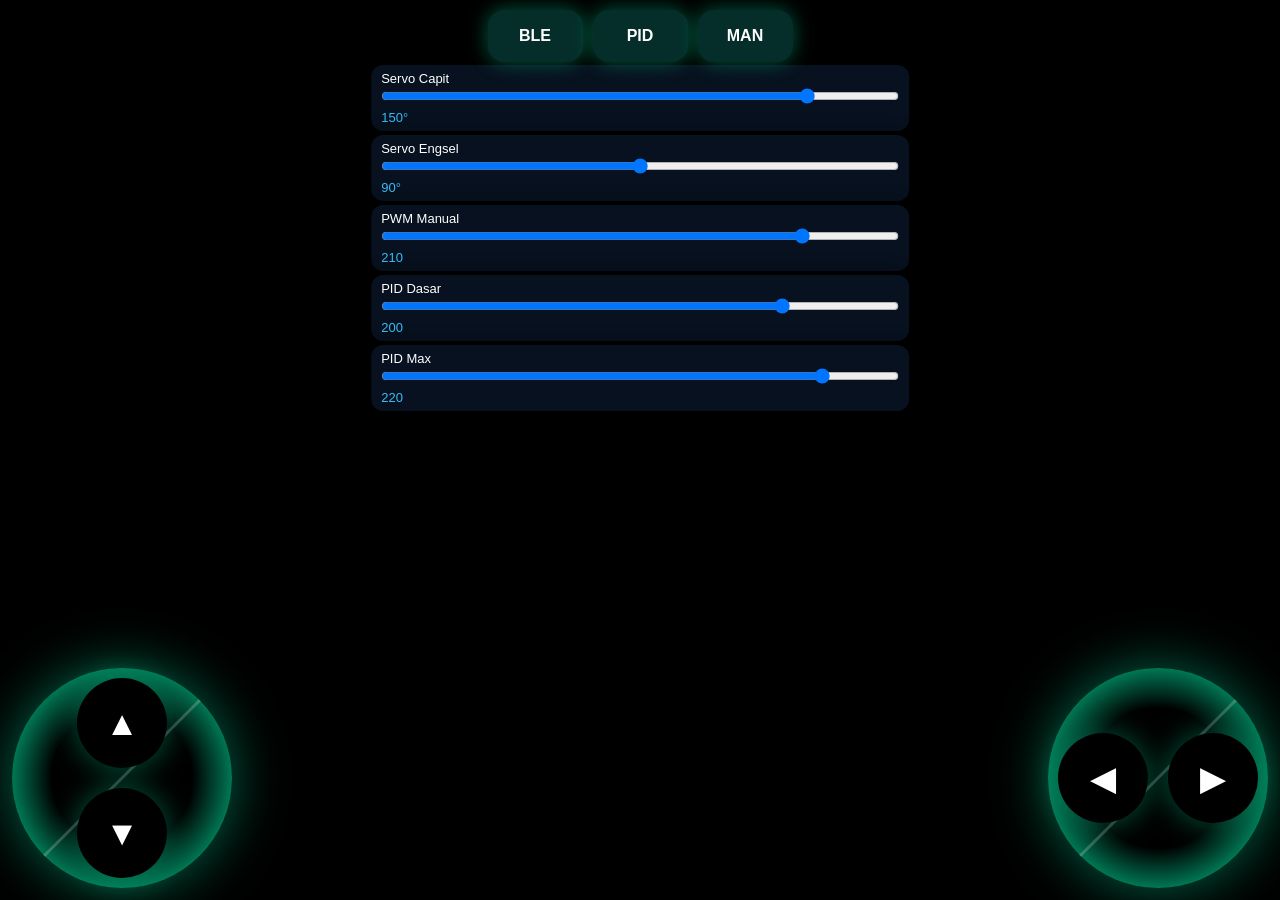
==== commit 846850d2: "Add files via upload" ====
--- a/kontrol.html
+++ b/kontrol.html
@@ -28,37 +28,26 @@
 <style>
 
 *{
-
     margin:0;
     padding:0;
-
     box-sizing:border-box;
-
     font-family:'Segoe UI',sans-serif;
-
     -webkit-tap-highlight-color:transparent;
-
     user-select:none;
     -webkit-user-select:none;
     -moz-user-select:none;
     -ms-user-select:none;
-
     touch-action:manipulation;
 }
 
 html,
 body{
-
     width:100%;
     height:100%;
-
     overflow:hidden;
-
     background:#000;
     color:white;
-
     -webkit-touch-callout:none;
-
     overscroll-behavior:none;
 }
 
@@ -67,46 +56,30 @@
 ========================= */
 
 .topbar{
-
     position:fixed;
-
     top:10px;
     left:50%;
-
     transform:translateX(-50%);
-
     width:95%;
-
     display:flex;
     justify-content:center;
-
     gap:10px;
-
     z-index:100;
 }
 
 .top-btn{
-
     width:95px;
     height:52px;
-
     border:none;
-
     border-radius:16px;
-
     background:#052e2b;
-
     color:white;
-
     font-size:16px;
     font-weight:bold;
-
-    box-shadow:
-    0 0 20px rgba(0,255,180,.35);
+    box-shadow: 0 0 20px rgba(0,255,180,.35);
 }
 
 .top-btn:active{
-
     background:#0b6b56;
 }
 
@@ -115,52 +88,35 @@
 ========================= */
 
 .slider-box{
-
     position:absolute;
-
-    top:75px;
+    top:65px;
     left:50%;
-
     transform:translateX(-50%);
-
     width:42%;
-
     display:flex;
     flex-direction:column;
-
-    gap:8px;
+    gap:4px;
 }
 
 .slider-card{
-
     background:#07111f;
-
-    padding:10px;
-
-    border-radius:16px;
-
-    box-shadow:
-    0 0 18px rgba(0,0,0,.5);
+    padding:6px 10px;
+    border-radius:12px;
+    box-shadow: 0 0 18px rgba(0,0,0,.5);
 }
 
 .slider-title{
-
     font-size:13px;
-
-    margin-bottom:6px;
+    margin-bottom:2px;
 }
 
 .slider{
-
     width:100%;
 }
 
 .value{
-
-    margin-top:5px;
-
+    margin-top:2px;
     color:#38bdf8;
-
     font-size:13px;
 }
 
@@ -169,29 +125,18 @@
 ========================= */
 
 .gamepad{
-
     position:fixed;
-
     width:220px;
     height:220px;
-
     border-radius:50%;
-
-    background:
-    radial-gradient(circle,
-    #000 45%,
-    #00ffb3 100%);
-
-    box-shadow:
-    0 0 55px rgba(0,255,180,.4);
-
+    background: radial-gradient(circle, #000 45%, #00ffb3 100%);
+    box-shadow: 0 0 55px rgba(0,255,180,.4);
     z-index:50;
 }
 
 /* LEFT */
 
 .left-pad{
-
     left:12px;
     bottom:12px;
 }
@@ -199,7 +144,6 @@
 /* RIGHT */
 
 .right-pad{
-
     right:12px;
     bottom:12px;
 }
@@ -209,19 +153,12 @@
 ========================= */
 
 .diagonal{
-
     position:absolute;
-
     width:3px;
     height:100%;
-
     background:rgba(255,255,255,.2);
-
     left:50%;
-
-    transform:
-    translateX(-50%)
-    rotate(45deg);
+    transform: translateX(-50%) rotate(45deg);
 }
 
 /* =========================
@@ -229,32 +166,20 @@
 ========================= */
 
 .move-btn{
-
     position:absolute;
-
     width:90px;
     height:90px;
-
     border:none;
-
     border-radius:50%;
-
     background:#000;
-
     color:white;
-
     font-size:34px;
-
-    box-shadow:
-    0 0 30px rgba(0,255,180,.35);
+    box-shadow: 0 0 30px rgba(0,255,180,.35);
 }
 
 .move-btn:active{
-
     background:#111;
-
-    box-shadow:
-    0 0 50px rgba(0,255,180,.9);
+    box-shadow: 0 0 50px rgba(0,255,180,.9);
 }
 
 /* =========================
@@ -262,34 +187,26 @@
 ========================= */
 
 .up{
-
     top:10px;
     left:50%;
-
     transform:translateX(-50%);
 }
 
 .down{
-
     bottom:10px;
     left:50%;
-
     transform:translateX(-50%);
 }
 
 .left{
-
     left:10px;
     top:50%;
-
     transform:translateY(-50%);
 }
 
 .right{
-
     right:10px;
     top:50%;
-
     transform:translateY(-50%);
 }
 
@@ -298,36 +215,23 @@
 ========================= */
 
 .rotate-warning{
-
     position:fixed;
-
     inset:0;
-
     background:#000;
-
     display:none;
-
     justify-content:center;
     align-items:center;
-
     text-align:center;
-
     font-size:24px;
-
     z-index:9999;
-
     padding:30px;
 }
 
 @media screen and (orientation:portrait){
-
     .rotate-warning{
-
         display:flex;
     }
-
     .main-ui{
-
         display:none;
     }
 }
@@ -337,34 +241,29 @@
 ========================= */
 
 @media (max-height:500px){
-
     .gamepad{
-
         width:190px;
         height:190px;
     }
-
     .move-btn{
-
         width:78px;
         height:78px;
-
         font-size:28px;
     }
-
     .slider-box{
-
         width:40%;
-    }
-
+        top:55px;
+    }
+    .slider-card{
+        padding:4px 8px;
+    }
     .slider-title{
-
-        font-size:12px;
-    }
-
+        font-size:11px;
+        margin-bottom:0px;
+    }
     .value{
-
-        font-size:12px;
+        font-size:11px;
+        margin-top:0px;
     }
 }
 
@@ -374,232 +273,103 @@
 
 <body>
 
-<!-- =========================
-ROTATE WARNING
-========================= -->
-
 <div class="rotate-warning">
 
 Putar HP ke Landscape
 
 </div>
 
-<!-- =========================
-MAIN UI
-========================= -->
-
 <div class="main-ui">
-
-<!-- TOPBAR -->
 
 <div class="topbar">
 
 <button class="top-btn"
 onclick="connectBLE()">
-
 BLE
-
 </button>
 
 <button class="top-btn"
 onclick="sendData('P')">
-
 PID
-
 </button>
 
 <button class="top-btn"
 onclick="sendData('M')">
-
 MAN
-
-</button>
-
-</div>
-
-<!-- LEFT PAD -->
+</button>
+
+</div>
 
 <div class="gamepad left-pad">
 
 <div class="diagonal"></div>
 
 <button class="move-btn up"
-
 onpointerdown="startSend('W')"
 onpointerup="stopSend()"
 onpointerleave="stopSend()">
-
 ▲
-
 </button>
 
 <button class="move-btn down"
-
 onpointerdown="startSend('S')"
 onpointerup="stopSend()"
 onpointerleave="stopSend()">
-
 ▼
-
-</button>
-
-</div>
-
-<!-- RIGHT PAD -->
+</button>
+
+</div>
 
 <div class="gamepad right-pad">
 
 <div class="diagonal"></div>
 
 <button class="move-btn left"
-
 onpointerdown="startSend('A')"
 onpointerup="stopSend()"
 onpointerleave="stopSend()">
-
 ◀
-
 </button>
 
 <button class="move-btn right"
-
 onpointerdown="startSend('D')"
 onpointerup="stopSend()"
 onpointerleave="stopSend()">
-
 ▶
-
-</button>
-
-</div>
-
-<!-- SLIDER -->
+</button>
+
+</div>
 
 <div class="slider-box">
 
 <div class="slider-card">
-
-<div class="slider-title">
-
-Servo Capit
-
-</div>
-
-<input
-type="range"
-min="0"
-max="180"
-value="150"
-class="slider"
-id="slider1">
-
-<div class="value"
-id="value1">
-
-150°
-
-</div>
-
+<div class="slider-title">Servo Capit</div>
+<input type="range" min="0" max="180" value="150" class="slider" id="slider1">
+<div class="value" id="value1">150°</div>
 </div>
 
 <div class="slider-card">
-
-<div class="slider-title">
-
-Servo Engsel
-
-</div>
-
-<input
-type="range"
-min="0"
-max="180"
-value="90"
-class="slider"
-id="slider2">
-
-<div class="value"
-id="value2">
-
-90°
-
-</div>
-
+<div class="slider-title">Servo Engsel</div>
+<input type="range" min="0" max="180" value="90" class="slider" id="slider2">
+<div class="value" id="value2">90°</div>
 </div>
 
 <div class="slider-card">
-
-<div class="slider-title">
-
-PWM Manual
-
-</div>
-
-<input
-type="range"
-min="0"
-max="255"
-value="210"
-class="slider"
-id="sliderPWM">
-
-<div class="value"
-id="valuePWM">
-
-210
-
-</div>
-
+<div class="slider-title">PWM Manual</div>
+<input type="range" min="0" max="255" value="210" class="slider" id="sliderPWM">
+<div class="value" id="valuePWM">210</div>
 </div>
 
 <div class="slider-card">
-
-<div class="slider-title">
-
-PID Dasar
-
-</div>
-
-<input
-type="range"
-min="0"
-max="255"
-value="200"
-class="slider"
-id="sliderBase">
-
-<div class="value"
-id="valueBase">
-
-200
-
-</div>
-
+<div class="slider-title">PID Dasar</div>
+<input type="range" min="0" max="255" value="200" class="slider" id="sliderBase">
+<div class="value" id="valueBase">200</div>
 </div>
 
 <div class="slider-card">
-
-<div class="slider-title">
-
-PID Max
-
-</div>
-
-<input
-type="range"
-min="0"
-max="255"
-value="220"
-class="slider"
-id="sliderMax">
-
-<div class="value"
-id="valueMax">
-
-220
-
-</div>
-
+<div class="slider-title">PID Max</div>
+<input type="range" min="0" max="255" value="220" class="slider" id="sliderMax">
+<div class="value" id="valueMax">220</div>
 </div>
 
 </div>
@@ -612,63 +382,34 @@
 ANTI ZOOM
 ========================= */
 
-document.addEventListener(
-'gesturestart',
-
-function(e){
-
+document.addEventListener('gesturestart', function(e){
     e.preventDefault();
-
 });
 
 let lastTouchEnd = 0;
 
-document.addEventListener(
-'touchend',
-
-function(event){
-
-    let now =
-    (new Date()).getTime();
-
+document.addEventListener('touchend', function(event){
+    let now = (new Date()).getTime();
     if(now - lastTouchEnd <= 300){
-
         event.preventDefault();
     }
-
     lastTouchEnd = now;
-
 }, {passive:false});
 
 /* =========================
 ANTI COPY
 ========================= */
 
-document.addEventListener(
-"contextmenu",
-
-function(e){
-
+document.addEventListener("contextmenu", function(e){
     e.preventDefault();
-
 });
 
-document.addEventListener(
-"selectstart",
-
-function(e){
-
+document.addEventListener("selectstart", function(e){
     e.preventDefault();
-
 });
 
-document.addEventListener(
-"dragstart",
-
-function(e){
-
+document.addEventListener("dragstart", function(e){
     e.preventDefault();
-
 });
 
 /* =========================
@@ -676,9 +417,7 @@
 ========================= */
 
 if(screen.orientation){
-
-    screen.orientation.lock("landscape")
-    .catch(()=>{});
+    screen.orientation.lock("landscape").catch(()=>{});
 }
 
 /* =========================
@@ -687,73 +426,43 @@
 
 let characteristic;
 
-const serviceUUID =
-"12345678-1234-1234-1234-1234567890ab";
-
-const characteristicUUID =
-"abcdefab-1234-5678-1234-abcdefabcdef";
+const serviceUUID = "12345678-1234-1234-1234-1234567890ab";
+const characteristicUUID = "abcdefab-1234-5678-1234-abcdefabcdef";
 
 /* =========================
 CONNECT BLE
 ========================= */
 
 async function connectBLE(){
-
     try{
-
-        const device =
-        await navigator.bluetooth.requestDevice({
-
+        const device = await navigator.bluetooth.requestDevice({
             acceptAllDevices:true,
             optionalServices:[serviceUUID]
-
         });
 
-        const server =
-        await device.gatt.connect();
-
-        const service =
-        await server.getPrimaryService(
-            serviceUUID
+        const server = await device.gatt.connect();
+        const service = await server.getPrimaryService(serviceUUID);
+        characteristic = await service.getCharacteristic(characteristicUUID);
+
+        alert("BLE CONNECTED");
+    }
+    catch(err){
+        alert(err);
+    }
+}
+
+/* =========================
+SEND DATA
+========================= */
+
+async function sendData(data){
+    if(!characteristic) return;
+    try{
+        await characteristic.writeValueWithoutResponse(
+            new TextEncoder().encode(data)
         );
-
-        characteristic =
-        await service.getCharacteristic(
-            characteristicUUID
-        );
-
-        alert("BLE CONNECTED");
-
-    }
-
+    }
     catch(err){
-
-        alert(err);
-    }
-}
-
-/* =========================
-SEND DATA
-========================= */
-
-async function sendData(data){
-
-    if(!characteristic) return;
-
-    try{
-
-        await characteristic
-        .writeValueWithoutResponse(
-
-            new TextEncoder()
-            .encode(data)
-
-        );
-
-    }
-
-    catch(err){
-
         console.log(err);
     }
 }
@@ -765,28 +474,18 @@
 let controlInterval = null;
 
 function startSend(cmd){
-
     stopSend();
-
     sendData(cmd);
-
-    controlInterval =
-    setInterval(()=>{
-
+    controlInterval = setInterval(()=>{
         sendData(cmd);
-
     },30);
 }
 
 function stopSend(){
-
     if(controlInterval){
-
         clearInterval(controlInterval);
-
         controlInterval = null;
     }
-
     sendData("X");
 }
 
@@ -795,13 +494,8 @@
 ========================= */
 
 slider1.oninput = ()=>{
-
-    value1.innerHTML =
-    slider1.value + "°";
-
-    sendData(
-        "V" + slider1.value
-    );
+    value1.innerHTML = slider1.value + "°";
+    sendData("V" + slider1.value);
 };
 
 /* =========================
@@ -809,13 +503,8 @@
 ========================= */
 
 slider2.oninput = ()=>{
-
-    value2.innerHTML =
-    slider2.value + "°";
-
-    sendData(
-        "U" + slider2.value
-    );
+    value2.innerHTML = slider2.value + "°";
+    sendData("U" + slider2.value);
 };
 
 /* =========================
@@ -823,13 +512,8 @@
 ========================= */
 
 sliderPWM.oninput = ()=>{
-
-    valuePWM.innerHTML =
-    sliderPWM.value;
-
-    sendData(
-        "K" + sliderPWM.value
-    );
+    valuePWM.innerHTML = sliderPWM.value;
+    sendData("K" + sliderPWM.value);
 };
 
 /* =========================
@@ -837,13 +521,8 @@
 ========================= */
 
 sliderBase.oninput = ()=>{
-
-    valueBase.innerHTML =
-    sliderBase.value;
-
-    sendData(
-        "B" + sliderBase.value
-    );
+    valueBase.innerHTML = sliderBase.value;
+    sendData("B" + sliderBase.value);
 };
 
 /* =========================
@@ -851,13 +530,8 @@
 ========================= */
 
 sliderMax.oninput = ()=>{
-
-    valueMax.innerHTML =
-    sliderMax.value;
-
-    sendData(
-        "L" + sliderMax.value
-    );
+    valueMax.innerHTML = sliderMax.value;
+    sendData("L" + sliderMax.value);
 };
 
 </script>
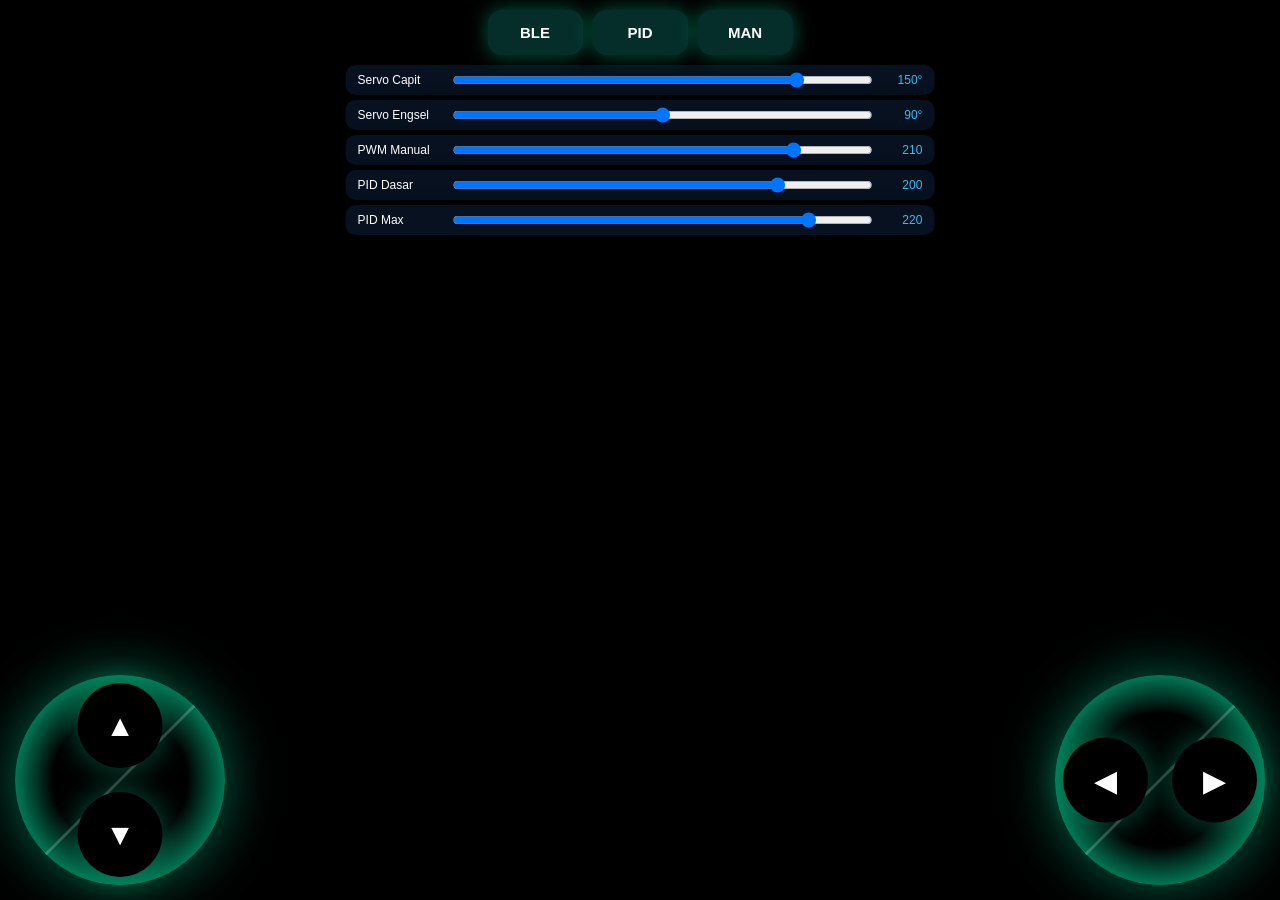
==== commit 35ffa051: "Add files via upload" ====
--- a/kontrol.html
+++ b/kontrol.html
@@ -69,12 +69,12 @@
 
 .top-btn{
     width:95px;
-    height:52px;
+    height:45px;
     border:none;
-    border-radius:16px;
+    border-radius:14px;
     background:#052e2b;
     color:white;
-    font-size:16px;
+    font-size:15px;
     font-weight:bold;
     box-shadow: 0 0 20px rgba(0,255,180,.35);
 }
@@ -84,7 +84,7 @@
 }
 
 /* =========================
-SLIDER
+SLIDER (Ubah ke Row Layout)
 ========================= */
 
 .slider-box{
@@ -92,32 +92,45 @@
     top:65px;
     left:50%;
     transform:translateX(-50%);
-    width:42%;
+    width:46%; /* Diperlebar sedikit agar muat menyamping */
     display:flex;
     flex-direction:column;
-    gap:4px;
+    gap:5px;
 }
 
 .slider-card{
     background:#07111f;
-    padding:6px 10px;
-    border-radius:12px;
-    box-shadow: 0 0 18px rgba(0,0,0,.5);
+    padding:6px 12px;
+    border-radius:10px;
+    box-shadow: 0 0 14px rgba(0,0,0,.5);
+    
+    /* Bikin isi card berjejer ke samping */
+    display:flex;
+    align-items:center;
+    justify-content:space-between;
+    gap:10px;
 }
 
 .slider-title{
-    font-size:13px;
-    margin-bottom:2px;
+    font-size:12px;
+    width:85px; /* Lebar teks judul dikunci agar rapi sejajar */
+    text-align:left;
+    white-space:nowrap;
+    margin-bottom:0; /* Hapus margin bawah */
 }
 
 .slider{
-    width:100%;
+    flex:1; /* Mengisi sisa ruang kosong di tengah */
+    height:18px;
+    cursor:pointer;
 }
 
 .value{
-    margin-top:2px;
+    font-size:12px;
+    width:40px; /* Lebar angka dikunci agar tidak geser-geser */
+    text-align:right;
     color:#38bdf8;
-    font-size:13px;
+    margin-top:0; /* Hatur margin atas */
 }
 
 /* =========================
@@ -126,8 +139,8 @@
 
 .gamepad{
     position:fixed;
-    width:220px;
-    height:220px;
+    width:210px;
+    height:210px;
     border-radius:50%;
     background: radial-gradient(circle, #000 45%, #00ffb3 100%);
     box-shadow: 0 0 55px rgba(0,255,180,.4);
@@ -137,15 +150,15 @@
 /* LEFT */
 
 .left-pad{
-    left:12px;
-    bottom:12px;
+    left:15px;
+    bottom:15px;
 }
 
 /* RIGHT */
 
 .right-pad{
-    right:12px;
-    bottom:12px;
+    right:15px;
+    bottom:15px;
 }
 
 /* =========================
@@ -167,13 +180,13 @@
 
 .move-btn{
     position:absolute;
-    width:90px;
-    height:90px;
+    width:85px;
+    height:85px;
     border:none;
     border-radius:50%;
     background:#000;
     color:white;
-    font-size:34px;
+    font-size:30px;
     box-shadow: 0 0 30px rgba(0,255,180,.35);
 }
 
@@ -187,25 +200,25 @@
 ========================= */
 
 .up{
-    top:10px;
+    top:8px;
     left:50%;
     transform:translateX(-50%);
 }
 
 .down{
-    bottom:10px;
+    bottom:8px;
     left:50%;
     transform:translateX(-50%);
 }
 
 .left{
-    left:10px;
+    left:8px;
     top:50%;
     transform:translateY(-50%);
 }
 
 .right{
-    right:10px;
+    right:8px;
     top:50%;
     transform:translateY(-50%);
 }
@@ -237,33 +250,41 @@
 }
 
 /* =========================
-HP KECIL
+HP KECIL / LAYAR PENDEK
 ========================= */
 
 @media (max-height:500px){
+    .topbar {
+        top: 5px;
+    }
+    .top-btn {
+        height: 36px;
+        font-size: 13px;
+        border-radius: 10px;
+        width: 85px;
+    }
     .gamepad{
-        width:190px;
-        height:190px;
+        width:175px;
+        height:175px;
     }
     .move-btn{
-        width:78px;
-        height:78px;
-        font-size:28px;
+        width:70px;
+        height:70px;
+        font-size:24px;
     }
     .slider-box{
-        width:40%;
-        top:55px;
+        width:48%;
+        top:48px;
+        gap:3px;
     }
     .slider-card{
-        padding:4px 8px;
-    }
-    .slider-title{
+        padding:4px 10px;
+    }
+    .slider-title, .value {
         font-size:11px;
-        margin-bottom:0px;
-    }
-    .value{
-        font-size:11px;
-        margin-top:0px;
+    }
+    .slider-title {
+        width: 75px;
     }
 }
 
